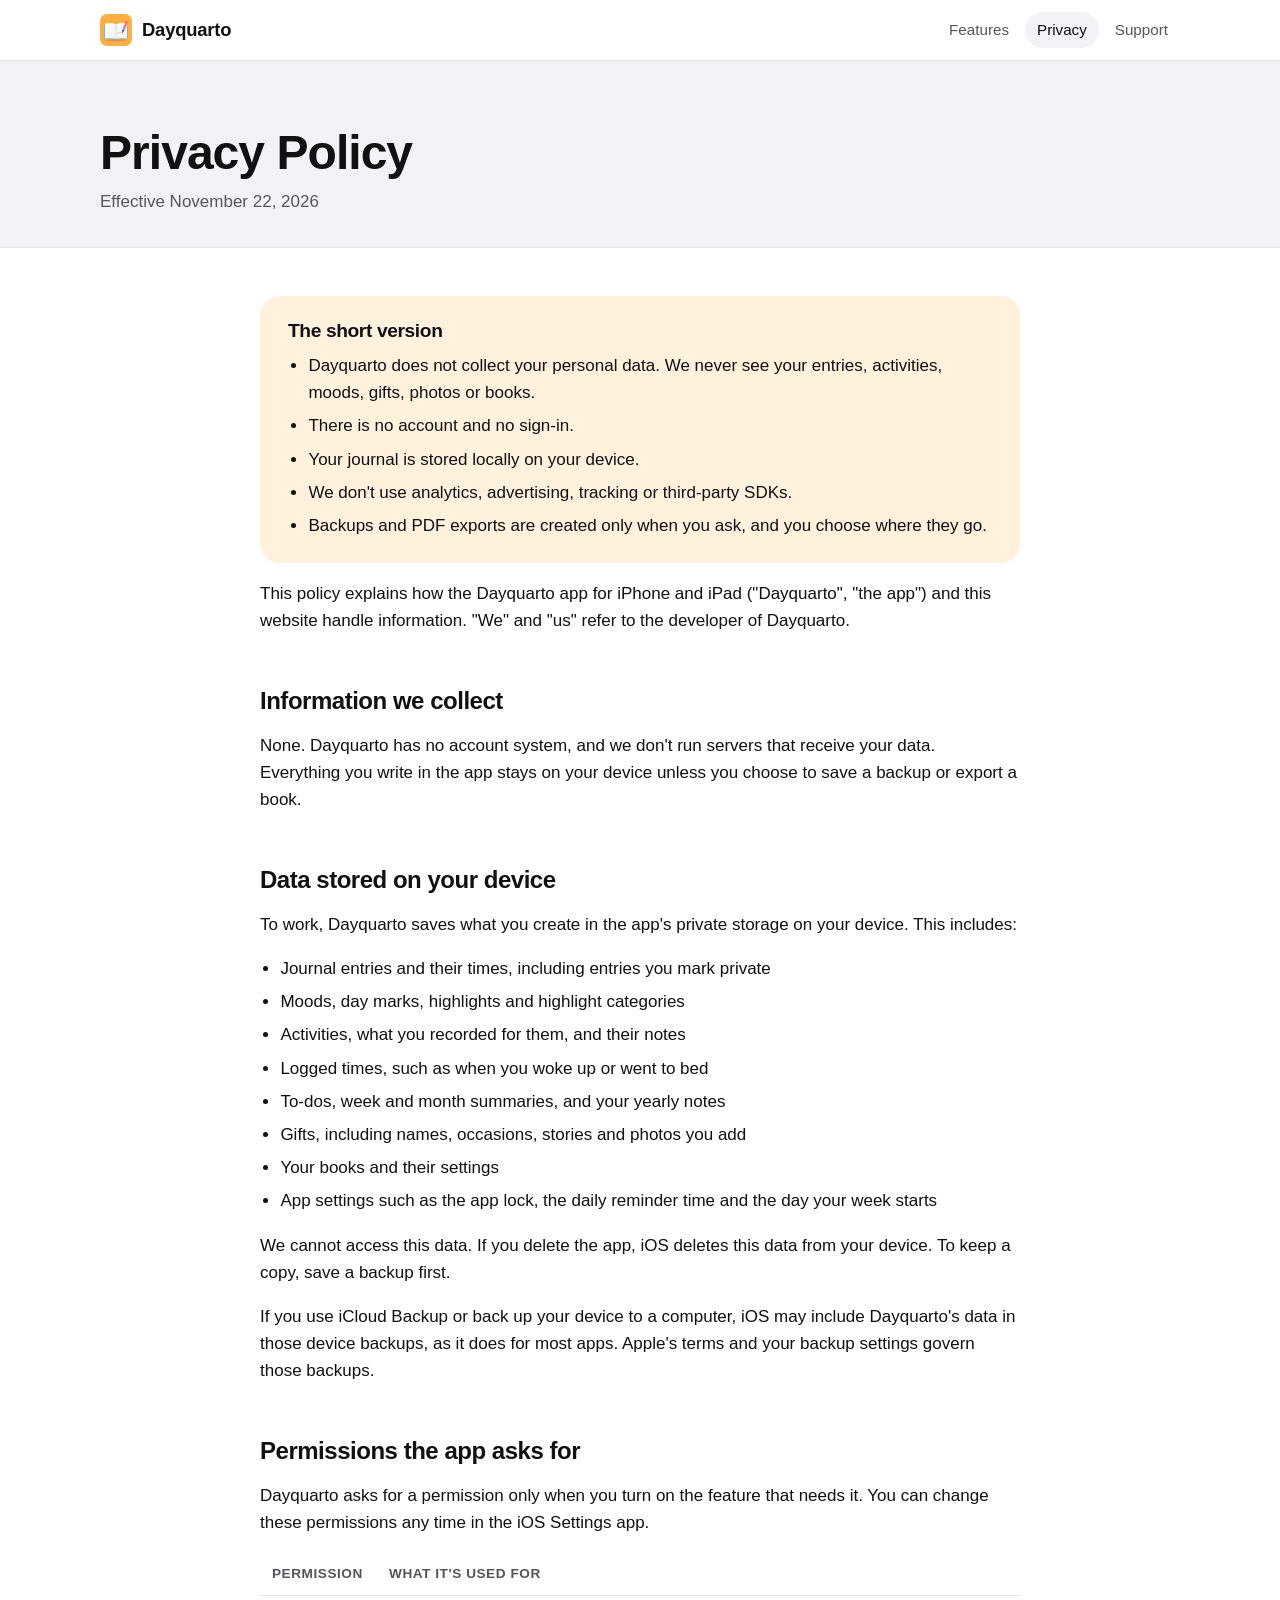
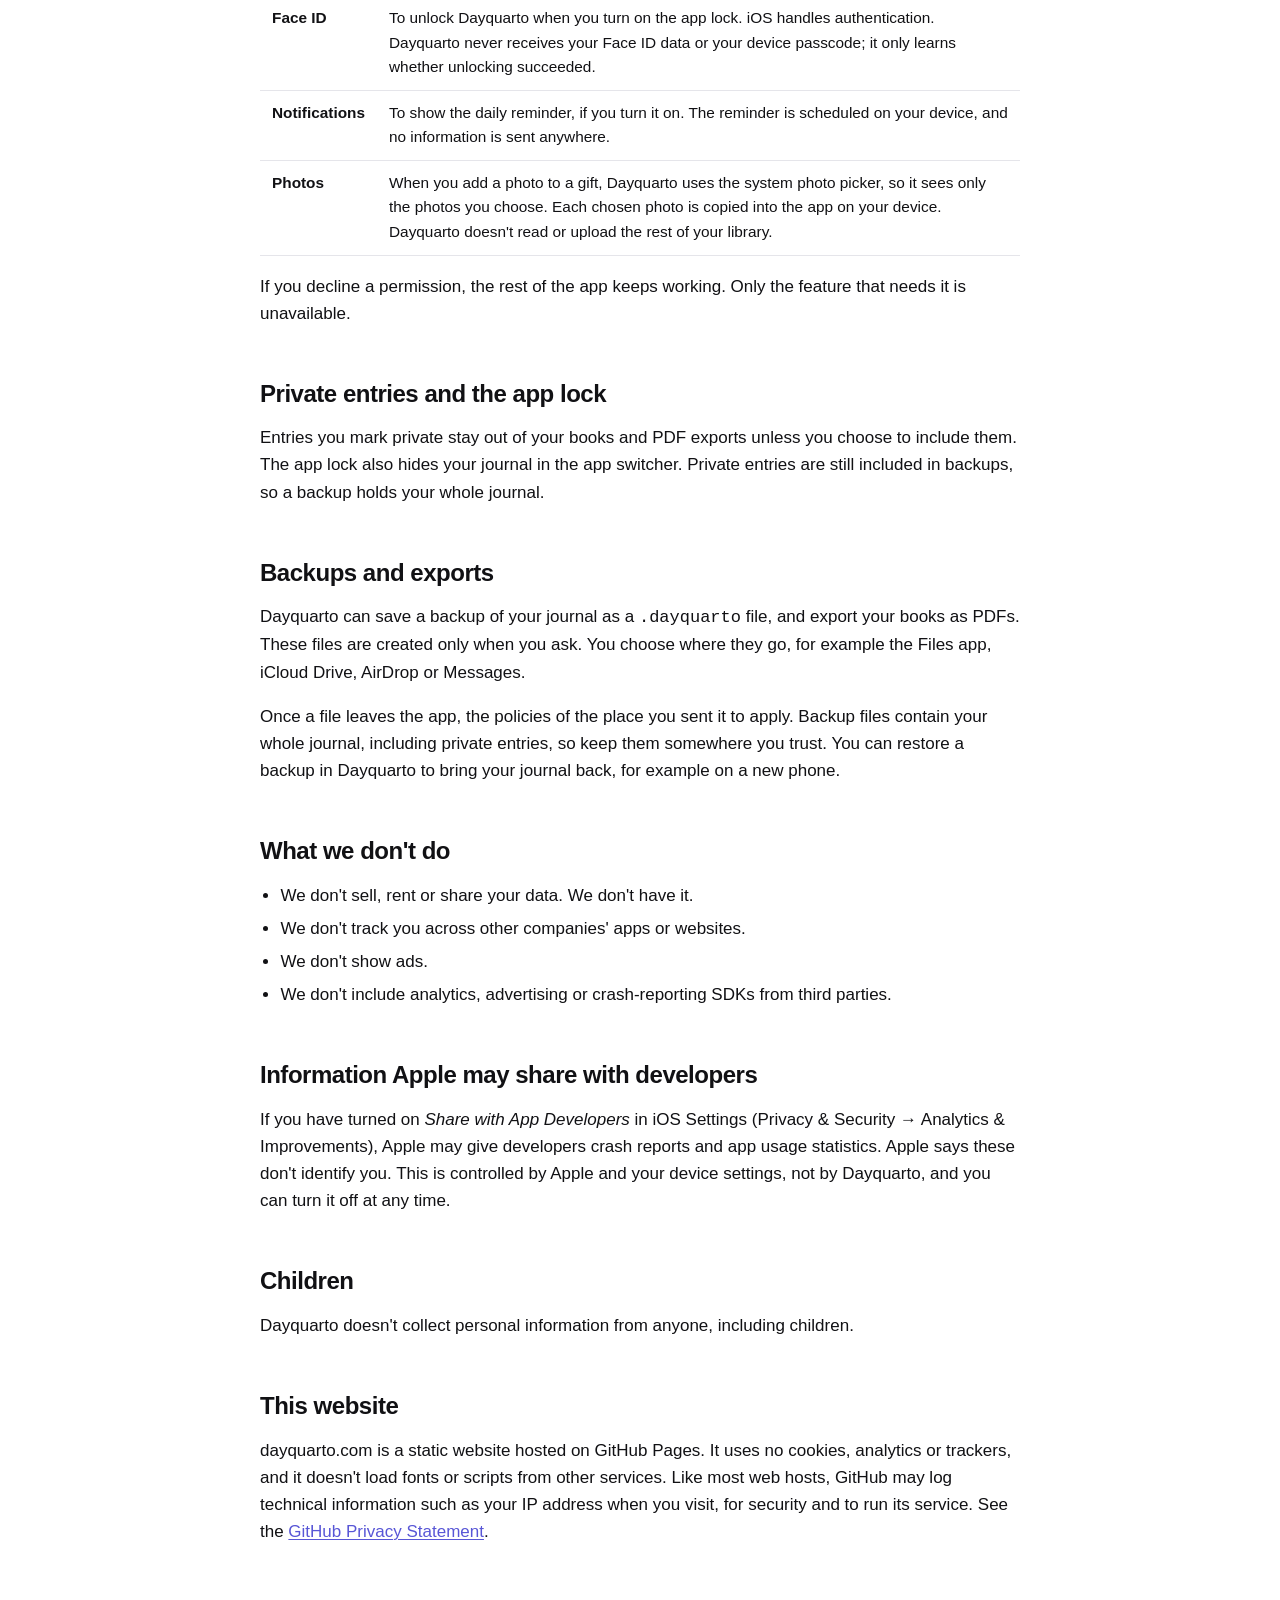
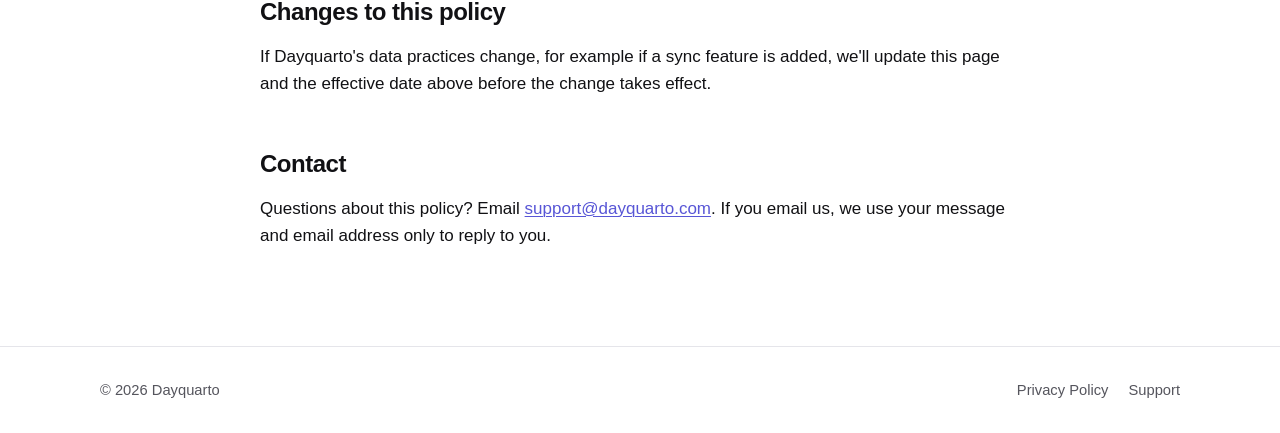
==== privacy/index.html @ 1f46cf65 "first commit" ====
<!doctype html>
<html lang="en">
<head>
  <meta charset="utf-8">
  <meta name="viewport" content="width=device-width, initial-scale=1, viewport-fit=cover">
  <title>Privacy Policy — Dayquarto</title>
  <meta name="description" content="Dayquarto does not collect your personal data. No account, no analytics, no ads. Your journal is stored on your device.">
  <meta name="theme-color" content="#ff9500">
  <link rel="canonical" href="https://dayquarto.com/privacy/">
  <link rel="icon" href="../assets/img/favicon.svg" type="image/svg+xml">
  <link rel="apple-touch-icon" href="../assets/img/apple-touch-icon.png">
  <link rel="stylesheet" href="../assets/css/style.css?v=1">
</head>
<body>
  <a class="skip-link" href="#main">Skip to content</a>

  <header class="site-header">
    <div class="wrap">
      <a class="brand" href="../" aria-label="Dayquarto home">
        <img src="../assets/img/favicon.svg" alt="" width="32" height="32">
        Dayquarto
      </a>
      <nav class="site-nav" aria-label="Main">
        <a href="../#features">Features</a>
        <a href="./" aria-current="page">Privacy</a>
        <a href="../support/">Support</a>
      </nav>
    </div>
  </header>

  <main id="main">
    <div class="page-head">
      <div class="wrap">
        <h1>Privacy Policy</h1>
        <p>Effective November 22, 2026</p>
      </div>
    </div>

    <div class="wrap">
      <article class="prose">
        <div class="summary-box">
          <h2>The short version</h2>
          <ul>
            <li>Dayquarto does not collect your personal data. We never see your entries, activities, moods, gifts, photos or books.</li>
            <li>There is no account and no sign-in.</li>
            <li>Your journal is stored locally on your device.</li>
            <li>We don't use analytics, advertising, tracking or third-party SDKs.</li>
            <li>Backups and PDF exports are created only when you ask, and you choose where they go.</li>
          </ul>
        </div>

        <p>This policy explains how the Dayquarto app for iPhone and iPad ("Dayquarto", "the app") and this website handle information. "We" and "us" refer to the developer of Dayquarto.</p>

        <h2>Information we collect</h2>
        <p>None. Dayquarto has no account system, and we don't run servers that receive your data. Everything you write in the app stays on your device unless you choose to save a backup or export a book.</p>

        <h2>Data stored on your device</h2>
        <p>To work, Dayquarto saves what you create in the app's private storage on your device. This includes:</p>
        <ul>
          <li>Journal entries and their times, including entries you mark private</li>
          <li>Moods, day marks, highlights and highlight categories</li>
          <li>Activities, what you recorded for them, and their notes</li>
          <li>Logged times, such as when you woke up or went to bed</li>
          <li>To-dos, week and month summaries, and your yearly notes</li>
          <li>Gifts, including names, occasions, stories and photos you add</li>
          <li>Your books and their settings</li>
          <li>App settings such as the app lock, the daily reminder time and the day your week starts</li>
        </ul>
        <p>We cannot access this data. If you delete the app, iOS deletes this data from your device. To keep a copy, save a backup first.</p>
        <p>If you use iCloud Backup or back up your device to a computer, iOS may include Dayquarto's data in those device backups, as it does for most apps. Apple's terms and your backup settings govern those backups.</p>

        <h2>Permissions the app asks for</h2>
        <p>Dayquarto asks for a permission only when you turn on the feature that needs it. You can change these permissions any time in the iOS Settings app.</p>
        <div class="table-scroll">
          <table>
            <thead>
              <tr><th>Permission</th><th>What it's used for</th></tr>
            </thead>
            <tbody>
              <tr>
                <td><strong>Face ID</strong></td>
                <td>To unlock Dayquarto when you turn on the app lock. iOS handles authentication. Dayquarto never receives your Face ID data or your device passcode; it only learns whether unlocking succeeded.</td>
              </tr>
              <tr>
                <td><strong>Notifications</strong></td>
                <td>To show the daily reminder, if you turn it on. The reminder is scheduled on your device, and no information is sent anywhere.</td>
              </tr>
              <tr>
                <td><strong>Photos</strong></td>
                <td>When you add a photo to a gift, Dayquarto uses the system photo picker, so it sees only the photos you choose. Each chosen photo is copied into the app on your device. Dayquarto doesn't read or upload the rest of your library.</td>
              </tr>
            </tbody>
          </table>
        </div>
        <p>If you decline a permission, the rest of the app keeps working. Only the feature that needs it is unavailable.</p>

        <h2>Private entries and the app lock</h2>
        <p>Entries you mark private stay out of your books and PDF exports unless you choose to include them. The app lock also hides your journal in the app switcher. Private entries are still included in backups, so a backup holds your whole journal.</p>

        <h2>Backups and exports</h2>
        <p>Dayquarto can save a backup of your journal as a <code>.dayquarto</code> file, and export your books as PDFs. These files are created only when you ask. You choose where they go, for example the Files app, iCloud Drive, AirDrop or Messages.</p>
        <p>Once a file leaves the app, the policies of the place you sent it to apply. Backup files contain your whole journal, including private entries, so keep them somewhere you trust. You can restore a backup in Dayquarto to bring your journal back, for example on a new phone.</p>

        <h2>What we don't do</h2>
        <ul>
          <li>We don't sell, rent or share your data. We don't have it.</li>
          <li>We don't track you across other companies' apps or websites.</li>
          <li>We don't show ads.</li>
          <li>We don't include analytics, advertising or crash-reporting SDKs from third parties.</li>
        </ul>

        <h2>Information Apple may share with developers</h2>
        <p>If you have turned on <em>Share with App Developers</em> in iOS Settings (Privacy &amp; Security &rarr; Analytics &amp; Improvements), Apple may give developers crash reports and app usage statistics. Apple says these don't identify you. This is controlled by Apple and your device settings, not by Dayquarto, and you can turn it off at any time.</p>

        <h2>Children</h2>
        <p>Dayquarto doesn't collect personal information from anyone, including children.</p>

        <h2>This website</h2>
        <p>dayquarto.com is a static website hosted on GitHub Pages. It uses no cookies, analytics or trackers, and it doesn't load fonts or scripts from other services. Like most web hosts, GitHub may log technical information such as your IP address when you visit, for security and to run its service. See the <a href="https://docs.github.com/en/site-policy/privacy-policies/github-general-privacy-statement" rel="noopener">GitHub Privacy Statement</a>.</p>

        <h2>Changes to this policy</h2>
        <p>If Dayquarto's data practices change, for example if a sync feature is added, we'll update this page and the effective date above before the change takes effect.</p>

        <h2>Contact</h2>
        <p>Questions about this policy? Email <a href="mailto:support@dayquarto.com">support@dayquarto.com</a>. If you email us, we use your message and email address only to reply to you.</p>
      </article>
    </div>
  </main>

  <footer class="site-footer">
    <div class="wrap">
      <span>&copy; 2026 Dayquarto</span>
      <nav aria-label="Footer">
        <a href="./">Privacy Policy</a>
        <a href="../support/">Support</a>
      </nav>
    </div>
  </footer>
</body>
</html>
---- assets/css/style.css ----
/* Dayquarto — shared styles
   Colors follow the app's design tokens (Dayfolio/Design/tokens.json):
   orange is a fill only, never text on white; indigo carries colored text and links. */

:root {
  --bg: #ffffff;
  --bg-soft: #f2f2f7;          /* system-gray6 */
  --bg-warm: #fff7ec;
  --surface: #ffffff;
  --text: #111114;
  --text-muted: #55555d;
  --border: #e5e5ea;           /* system-gray5 */
  --accent: #5856d6;           /* system-indigo: links and colored text */
  --accent-strong: #4240b8;
  --accent-soft: #eeeefc;
  --brand: #ff9500;            /* system-orange: fills and glyphs only */
  --brand-soft: #fff1dc;
  --on-brand: #000000;
  --shadow: 0 1px 2px rgba(17, 17, 20, 0.06), 0 12px 32px rgba(17, 17, 20, 0.10);
  --radius: 20px;
  --max: 1120px;
  --font-sans: -apple-system, BlinkMacSystemFont, "SF Pro Text", "Segoe UI", Roboto, "Helvetica Neue", Arial, sans-serif;
  --font-display: -apple-system, BlinkMacSystemFont, "SF Pro Display", "Segoe UI", Roboto, "Helvetica Neue", Arial, sans-serif;
  --font-rounded: ui-rounded, "SF Pro Rounded", -apple-system, BlinkMacSystemFont, system-ui, sans-serif;
  color-scheme: light;
}

@media (prefers-color-scheme: dark) {
  :root {
    --bg: #0b0b0d;
    --bg-soft: #1c1c1e;
    --bg-warm: #1c1710;
    --surface: #1c1c1e;
    --text: #f5f5f7;
    --text-muted: #a4a4ab;
    --border: #2c2c2e;
    --accent: #9492ff;
    --accent-strong: #b3b1ff;
    --accent-soft: #212045;
    --brand: #ff9f0a;
    --brand-soft: #3a2810;
    --on-brand: #000000;
    --shadow: 0 1px 2px rgba(0, 0, 0, 0.3), 0 12px 32px rgba(0, 0, 0, 0.4);
    color-scheme: dark;
  }
}

*, *::before, *::after { box-sizing: border-box; }

html { -webkit-text-size-adjust: 100%; scroll-behavior: smooth; }

body {
  margin: 0;
  background: var(--bg);
  color: var(--text);
  font: 17px/1.6 var(--font-sans);
  -webkit-font-smoothing: antialiased;
}

img { max-width: 100%; height: auto; display: block; }

a { color: var(--accent); text-decoration-thickness: 1px; text-underline-offset: 2px; }
a:hover { color: var(--accent-strong); }

h1, h2, h3 {
  font-family: var(--font-display);
  line-height: 1.15;
  letter-spacing: -0.02em;
  margin: 0 0 0.5em;
}

.wrap { max-width: var(--max); margin: 0 auto; padding-inline: 20px; }

.skip-link {
  position: absolute; left: -9999px; top: 8px;
  background: var(--accent); color: #fff; padding: 8px 14px; border-radius: 8px; z-index: 100;
}
.skip-link:focus { left: 8px; }

/* Header */
.site-header {
  position: sticky; top: 0; z-index: 50;
  background: color-mix(in srgb, var(--bg) 85%, transparent);
  backdrop-filter: saturate(180%) blur(14px);
  -webkit-backdrop-filter: saturate(180%) blur(14px);
  border-bottom: 1px solid var(--border);
}
.site-header .wrap {
  display: flex; align-items: center; justify-content: space-between; gap: 16px;
  min-height: 60px;
}
.brand {
  display: inline-flex; align-items: center; gap: 10px;
  color: var(--text); text-decoration: none; font-weight: 700; font-size: 1.15rem; letter-spacing: -0.01em;
}
.brand:hover { color: var(--text); }
.site-nav { display: flex; gap: 4px; flex-wrap: wrap; }
.site-nav a {
  color: var(--text-muted); text-decoration: none; font-size: 0.95rem; font-weight: 500;
  padding: 6px 12px; border-radius: 999px;
}
.site-nav a:hover, .site-nav a[aria-current="page"] { color: var(--text); background: var(--bg-soft); }

/* Buttons / badges */
.store-badge { display: inline-block; line-height: 0; }
.store-badge img { height: 54px; width: auto; }
.store-soon {
  display: inline-flex; flex-direction: column; justify-content: center;
  height: 54px; padding: 0 20px; border-radius: 12px;
  background: var(--text); color: var(--bg);
  line-height: 1.1; text-align: left;
}
.store-soon small { font-size: 0.72rem; font-weight: 500; letter-spacing: 0.01em; }
.store-soon strong { font-size: 1.2rem; font-weight: 600; letter-spacing: -0.01em; }
.btn-link {
  display: inline-flex; align-items: center; gap: 6px;
  font-weight: 600; text-decoration: none;
}

/* Hero */
.hero {
  background:
    radial-gradient(1200px 520px at 85% -10%, var(--brand-soft), transparent 70%),
    radial-gradient(800px 400px at 0% 110%, var(--accent-soft), transparent 70%);
  overflow: hidden;
}
.hero .wrap {
  display: grid; grid-template-columns: 1.05fr 1fr; gap: 48px; align-items: center;
  padding-block: 72px 56px;
}
.app-icon {
  width: 88px; height: 88px; margin-bottom: 20px;
  filter: drop-shadow(0 8px 18px rgba(255, 149, 0, 0.32));
}
.eyebrow {
  display: inline-block; font-size: 0.8rem; font-weight: 700; letter-spacing: 0.08em; text-transform: uppercase;
  color: var(--accent); margin-bottom: 14px;
}
.hero h1 { font-size: clamp(2.3rem, 5.2vw, 3.9rem); font-weight: 800; }
.hero h1 span { display: block; }
.hero h1 .muted { color: var(--text-muted); }
.hero .lede { font-size: 1.2rem; color: var(--text-muted); max-width: 34em; margin: 0 0 28px; }
.hero-actions { display: flex; flex-wrap: wrap; gap: 16px 24px; align-items: center; }
.hero-art { position: relative; height: 560px; }
.hero-art img {
  position: absolute; width: 250px; border-radius: 28px; box-shadow: var(--shadow);
}
.hero-art .back { right: 6%; top: 0; transform: rotate(5deg); }
.hero-art .front { left: 8%; top: 40px; transform: rotate(-4deg); }

/* Sections */
section { padding-block: 80px; }
.section-head { max-width: 680px; margin: 0 auto 48px; text-align: center; }
.section-head h2 { font-size: clamp(1.8rem, 3.6vw, 2.6rem); font-weight: 800; }
.section-head p { color: var(--text-muted); font-size: 1.1rem; margin: 0; }
.soft { background: var(--bg-soft); }
.warm { background: var(--bg-warm); }

/* Pillars */
.pillars { display: grid; grid-template-columns: repeat(3, 1fr); gap: 24px; }
.pillar {
  background: var(--surface); border: 1px solid var(--border); border-radius: var(--radius);
  padding: 28px;
}
.pillar .icon {
  width: 44px; height: 44px; border-radius: 12px; display: grid; place-items: center;
  background: var(--brand); color: var(--on-brand); margin-bottom: 16px;
}
.pillar .icon svg { width: 24px; height: 24px; }
.pillar h3 { font-size: 1.3rem; }
.pillar ul { margin: 0; padding-left: 1.1em; color: var(--text-muted); }
.pillar li + li { margin-top: 8px; }
.pillar li::marker { color: var(--brand); }

/* Year of dots: the app's "every day is one dot" motif */
.dots {
  display: flex; justify-content: center; gap: 6px; margin: 0 auto 40px; flex-wrap: wrap; max-width: 560px;
}
.dots span {
  width: 14px; height: 14px; border-radius: 50%; background: var(--border);
}
.dots span.on { background: var(--brand); }

/* Gallery */
.gallery {
  display: grid; grid-auto-flow: column; grid-auto-columns: 240px; gap: 20px;
  overflow-x: auto; scroll-snap-type: x mandatory;
  padding: 8px 20px 24px; margin-inline: -20px;
  scrollbar-width: thin;
}
.gallery figure { margin: 0; scroll-snap-align: center; }
.gallery img { border-radius: 22px; box-shadow: var(--shadow); }
.gallery figcaption { font-size: 0.92rem; color: var(--text-muted); margin-top: 12px; text-align: center; }
.gallery-hint { text-align: center; color: var(--text-muted); font-size: 0.9rem; margin: 4px 0 0; }

/* Privacy highlights */
.privacy-grid { display: grid; grid-template-columns: repeat(4, 1fr); gap: 20px; }
.privacy-card {
  background: var(--surface); border: 1px solid var(--border); border-radius: var(--radius); padding: 24px;
}
.privacy-card svg { width: 28px; height: 28px; color: var(--accent); margin-bottom: 12px; }
.privacy-card h3 { font-size: 1.08rem; margin-bottom: 6px; }
.privacy-card p { margin: 0; color: var(--text-muted); font-size: 0.97rem; }
.center { text-align: center; margin-top: 36px; }

/* Download call to action */
.download { text-align: center; }
.download h2 { font-size: clamp(1.8rem, 3.6vw, 2.6rem); font-weight: 800; }
.download p { color: var(--text-muted); font-size: 1.1rem; margin: 0 0 24px; }

/* Long-form pages */
.page-head { padding-block: 64px 32px; background: var(--bg-soft); border-bottom: 1px solid var(--border); }
.page-head h1 { font-size: clamp(2rem, 4.5vw, 3rem); font-weight: 800; margin-bottom: 8px; }
.page-head p { color: var(--text-muted); margin: 0; }
.prose { max-width: 760px; margin: 0 auto; padding-block: 48px 80px; }
.prose h2 { font-size: 1.5rem; margin-top: 2.2em; }
.prose h3 { font-size: 1.15rem; margin-top: 1.6em; }
.prose p, .prose li { color: var(--text); }
.prose ul { padding-left: 1.2em; }
.prose li + li { margin-top: 6px; }
.summary-box {
  background: var(--brand-soft); border-radius: var(--radius); padding: 24px 28px; margin-bottom: 8px;
}
.summary-box h2 { margin-top: 0; font-size: 1.2rem; }
.summary-box ul { margin: 0; }
.table-scroll { overflow-x: auto; margin: 16px 0; }
.prose table { width: 100%; border-collapse: collapse; font-size: 0.96rem; min-width: 520px; }
.prose th, .prose td { text-align: left; vertical-align: top; padding: 10px 12px; border-bottom: 1px solid var(--border); }
.prose th { color: var(--text-muted); font-weight: 600; font-size: 0.85rem; text-transform: uppercase; letter-spacing: 0.04em; }

.faq details {
  border: 1px solid var(--border); border-radius: 14px; padding: 4px 20px; background: var(--surface);
}
.faq details + details { margin-top: 12px; }
.faq summary {
  cursor: pointer; font-weight: 600; padding: 14px 0 14px 26px;
  list-style: none; position: relative;
}
.faq summary::-webkit-details-marker { display: none; }
.faq summary::before {
  content: ""; position: absolute; left: 4px; top: calc(14px + 0.8em);
  border-style: solid; border-width: 5px 0 5px 7px;
  border-color: transparent transparent transparent var(--brand);
  transform: translateY(-50%); transition: transform 0.15s ease;
}
.faq details[open] summary::before { transform: translateY(-50%) rotate(90deg); }
.faq details p { margin-top: 0; padding-left: 26px; color: var(--text-muted); }
.contact-card {
  border: 1px solid var(--border); border-radius: var(--radius); padding: 24px 28px; background: var(--bg-warm);
}

/* Footer */
.site-footer { border-top: 1px solid var(--border); padding-block: 32px; color: var(--text-muted); font-size: 0.92rem; }
.site-footer .wrap { display: flex; flex-wrap: wrap; gap: 12px 24px; justify-content: space-between; align-items: center; }
.site-footer nav { display: flex; gap: 20px; flex-wrap: wrap; }
.site-footer a { color: var(--text-muted); text-decoration: none; }
.site-footer a:hover { color: var(--text); }

/* Responsive */
@media (max-width: 960px) {
  .privacy-grid { grid-template-columns: repeat(2, 1fr); }
}
@media (max-width: 860px) {
  .hero .wrap { grid-template-columns: 1fr; padding-block: 48px 24px; text-align: center; }
  .hero .lede { margin-inline: auto; }
  .app-icon { margin-inline: auto; width: 76px; height: 76px; }
  .hero-actions { justify-content: center; }
  .hero-art { height: 440px; max-width: 420px; width: 100%; margin: 0 auto; }
  .hero-art img { width: 200px; }
  .pillars { grid-template-columns: 1fr; }
}
@media (max-width: 520px) {
  section { padding-block: 56px; }
  .site-nav { flex-wrap: nowrap; gap: 0; }
  .site-nav a { padding: 6px 8px; font-size: 0.88rem; }
  .brand { font-size: 1.05rem; gap: 8px; }
  .brand img { width: 28px; height: 28px; }
  .hero-art { height: 380px; }
  .hero-art img { width: 170px; }
  .hero-art .front { left: 2%; }
  .hero-art .back { right: 2%; }
  .privacy-grid { grid-template-columns: 1fr; }
  .gallery { grid-auto-columns: 72%; }
  .dots span { width: 10px; height: 10px; }
}

@media (prefers-reduced-motion: reduce) {
  html { scroll-behavior: auto; }
  .faq summary::before { transition: none; }
}
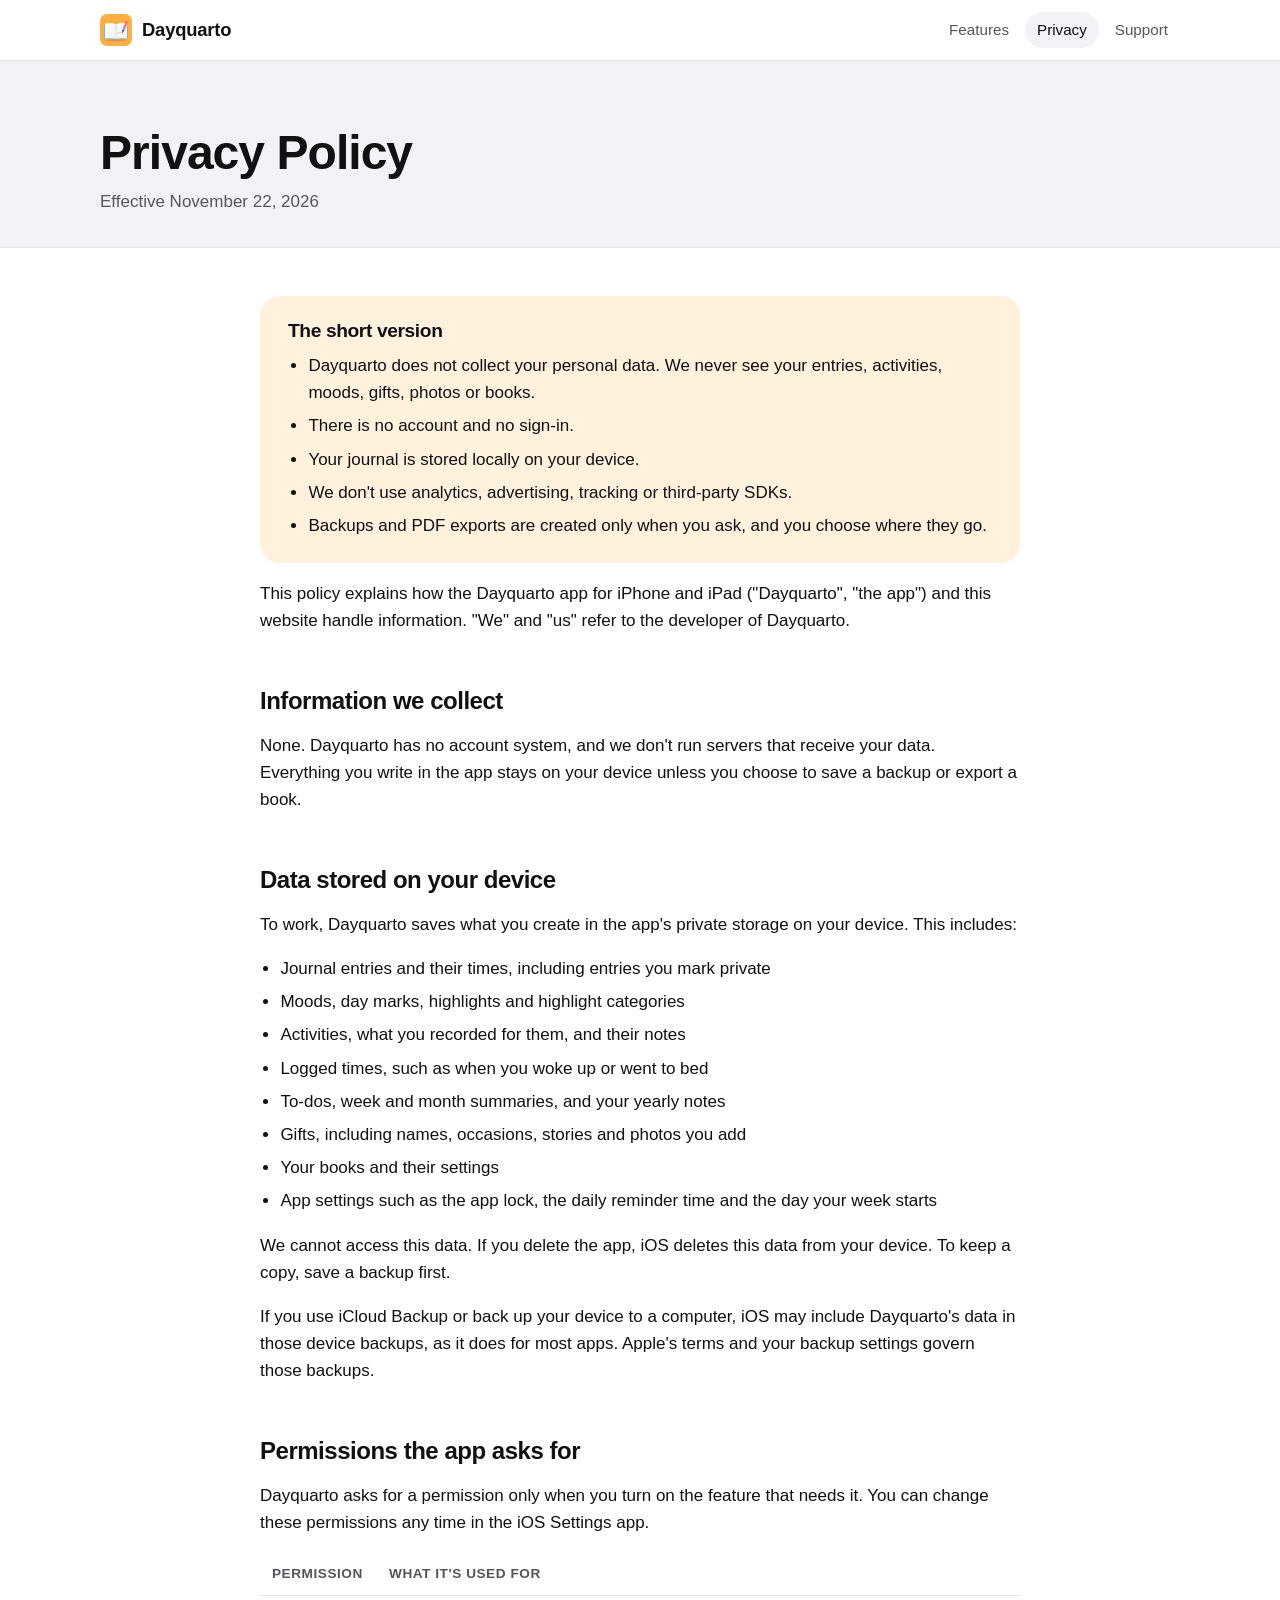
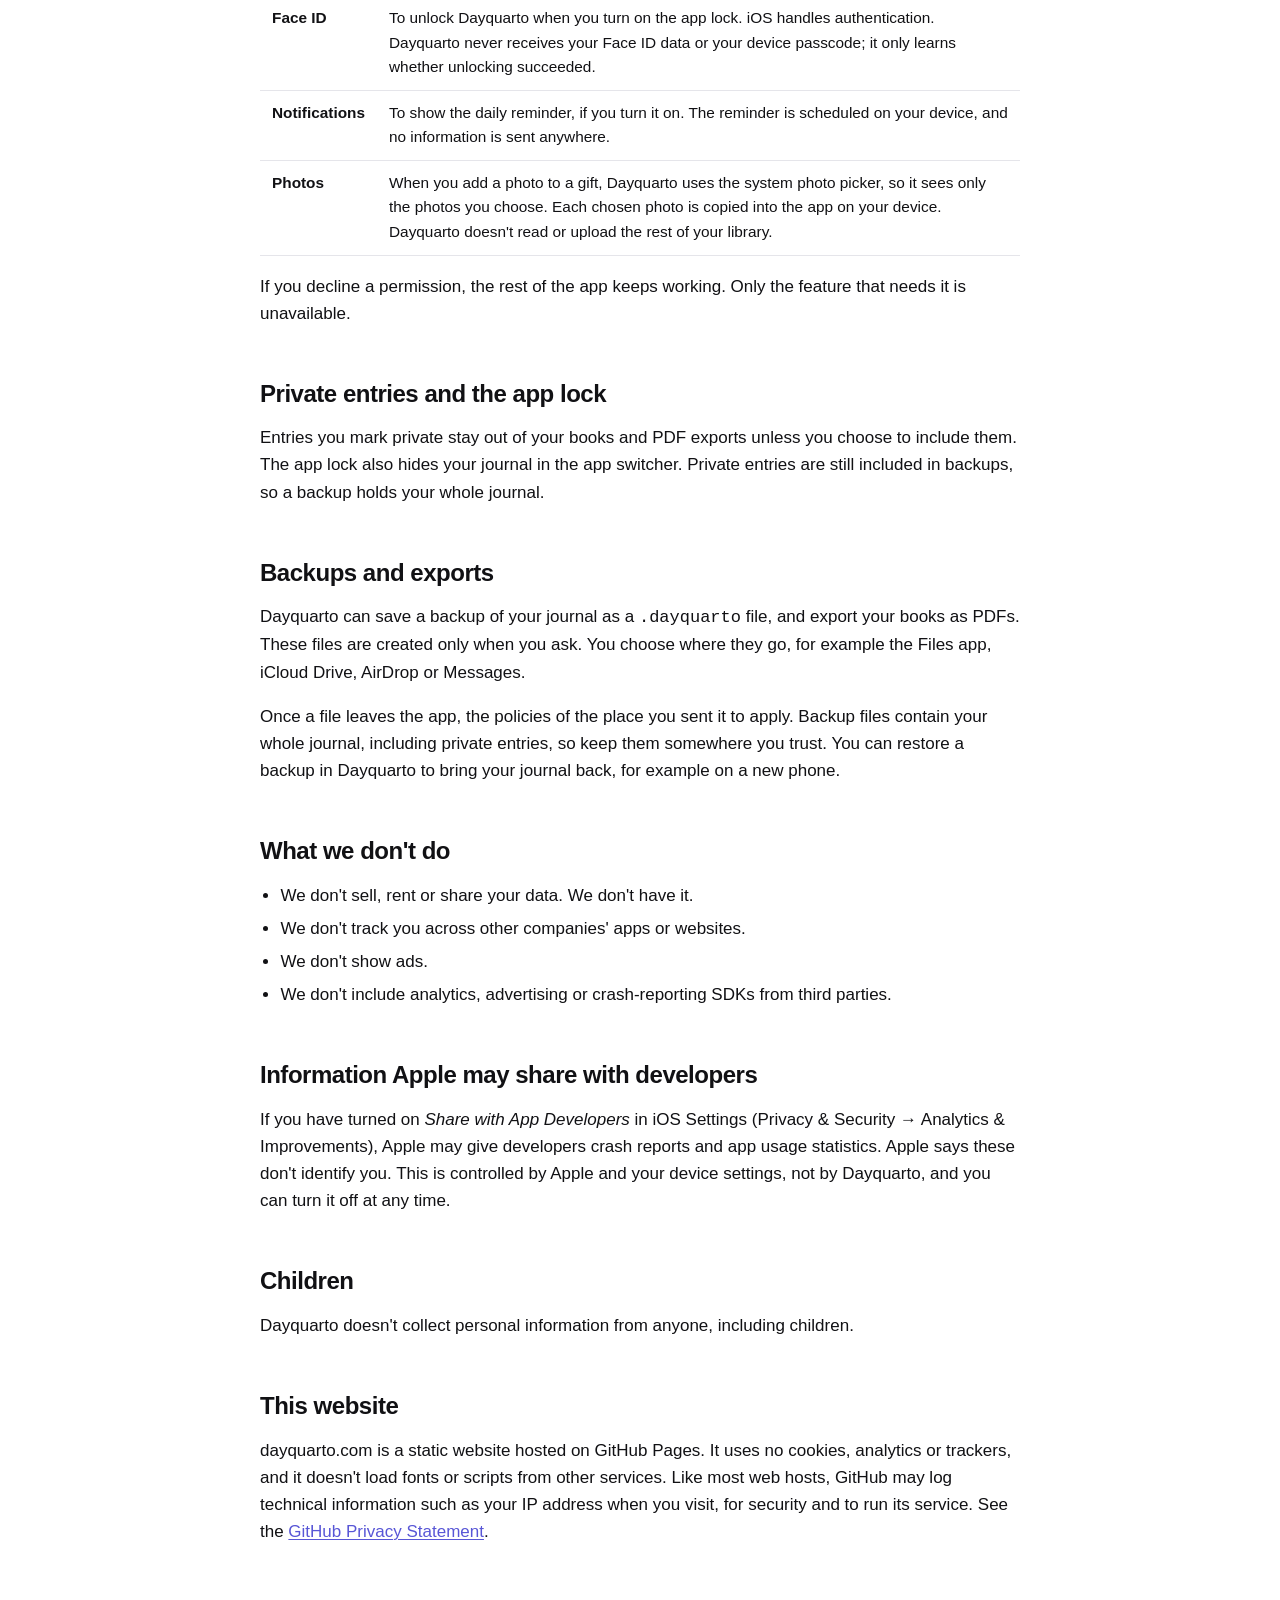
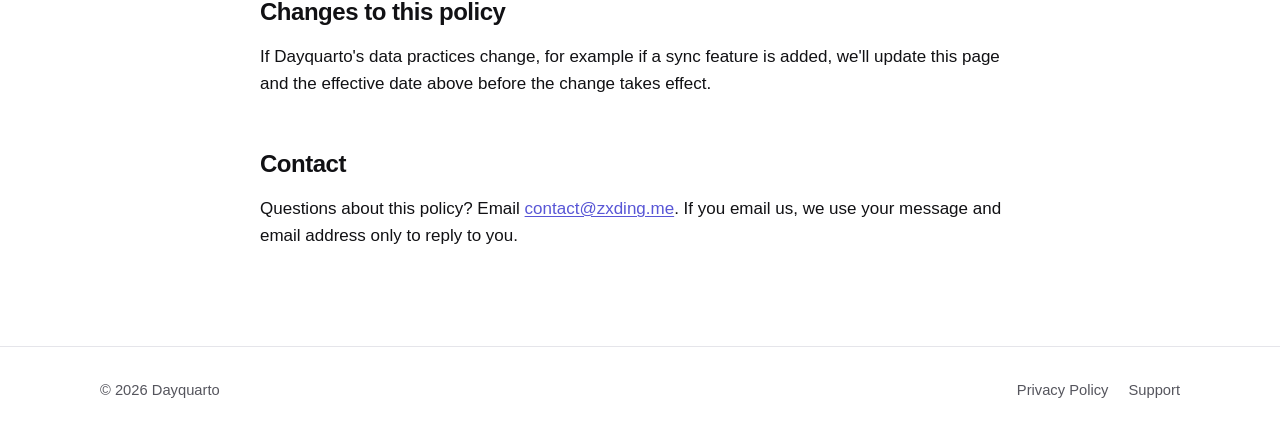
==== commit 3e72a9d8: "Update contact email to contact@zxding.me" ====
--- a/privacy/index.html
+++ b/privacy/index.html
@@ -122,7 +122,7 @@
         <p>If Dayquarto's data practices change, for example if a sync feature is added, we'll update this page and the effective date above before the change takes effect.</p>
 
         <h2>Contact</h2>
-        <p>Questions about this policy? Email <a href="mailto:support@dayquarto.com">support@dayquarto.com</a>. If you email us, we use your message and email address only to reply to you.</p>
+        <p>Questions about this policy? Email <a href="mailto:contact@zxding.me">contact@zxding.me</a>. If you email us, we use your message and email address only to reply to you.</p>
       </article>
     </div>
   </main>
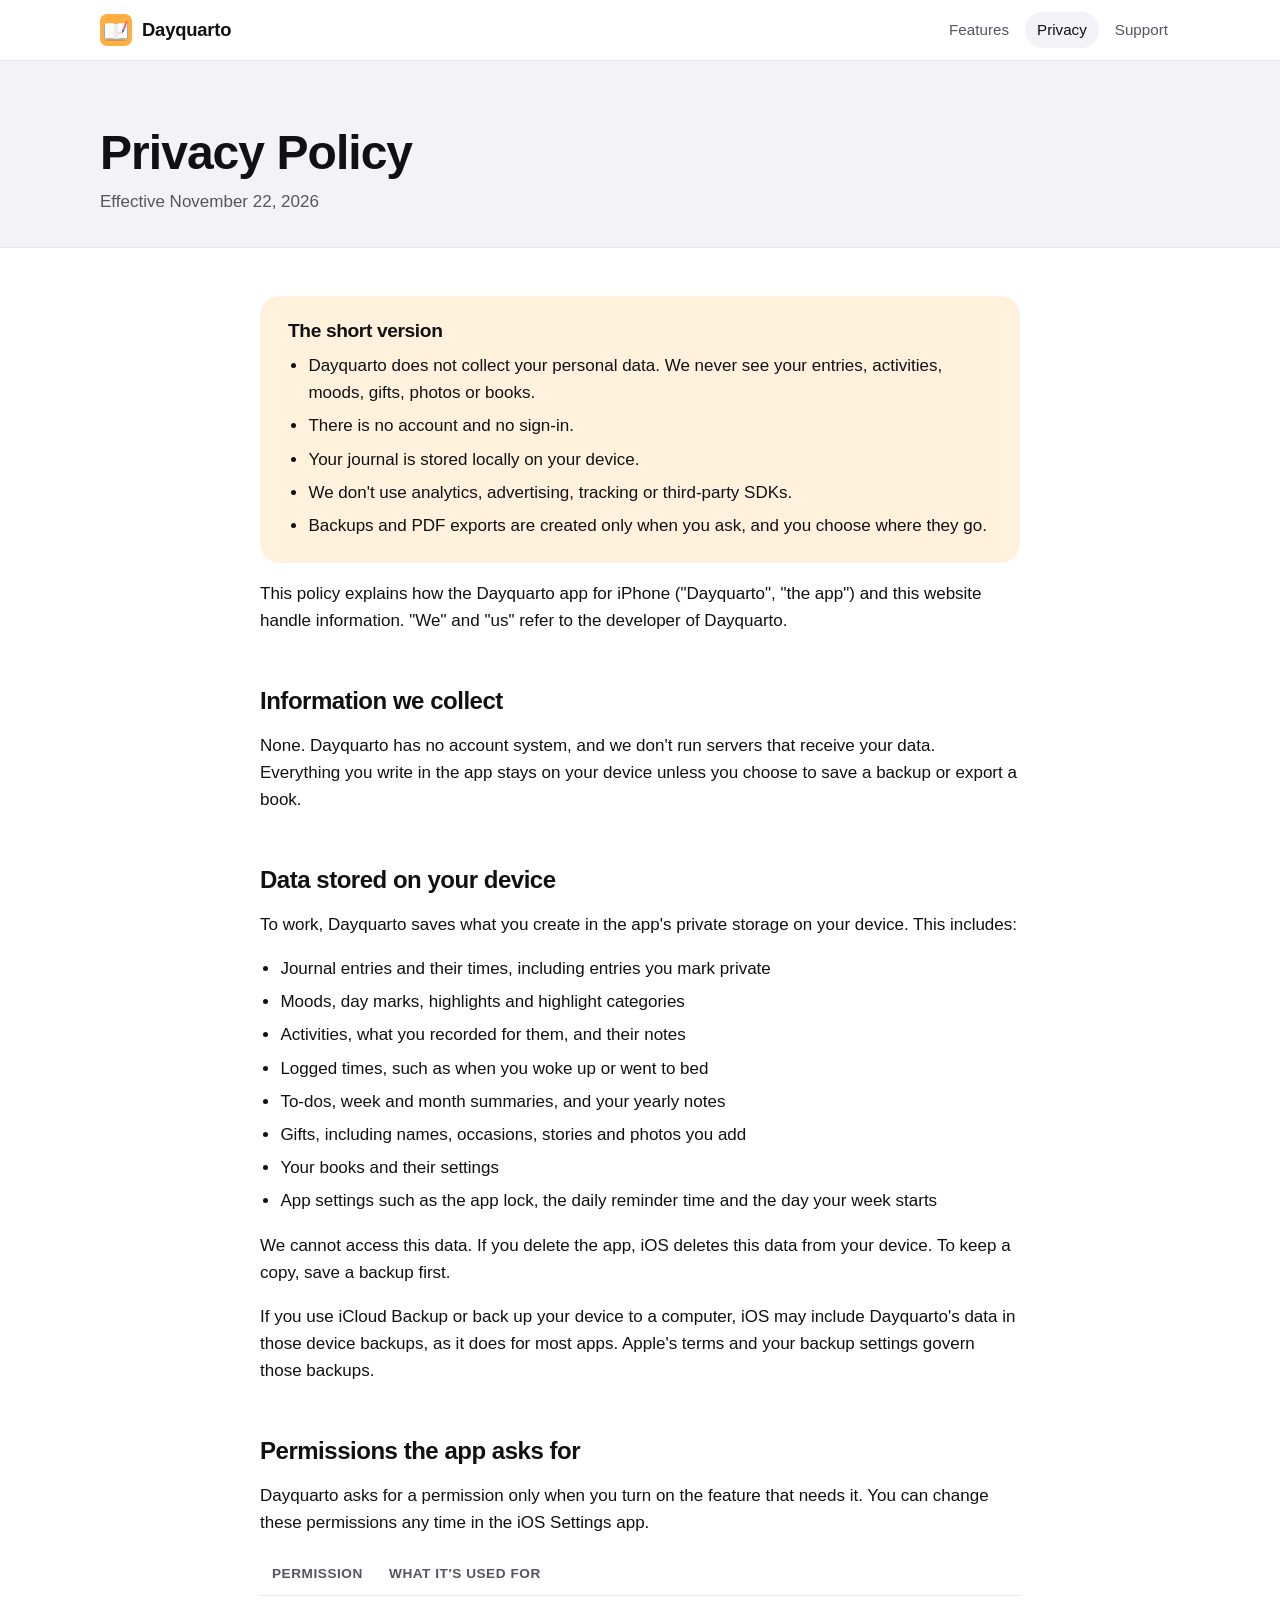
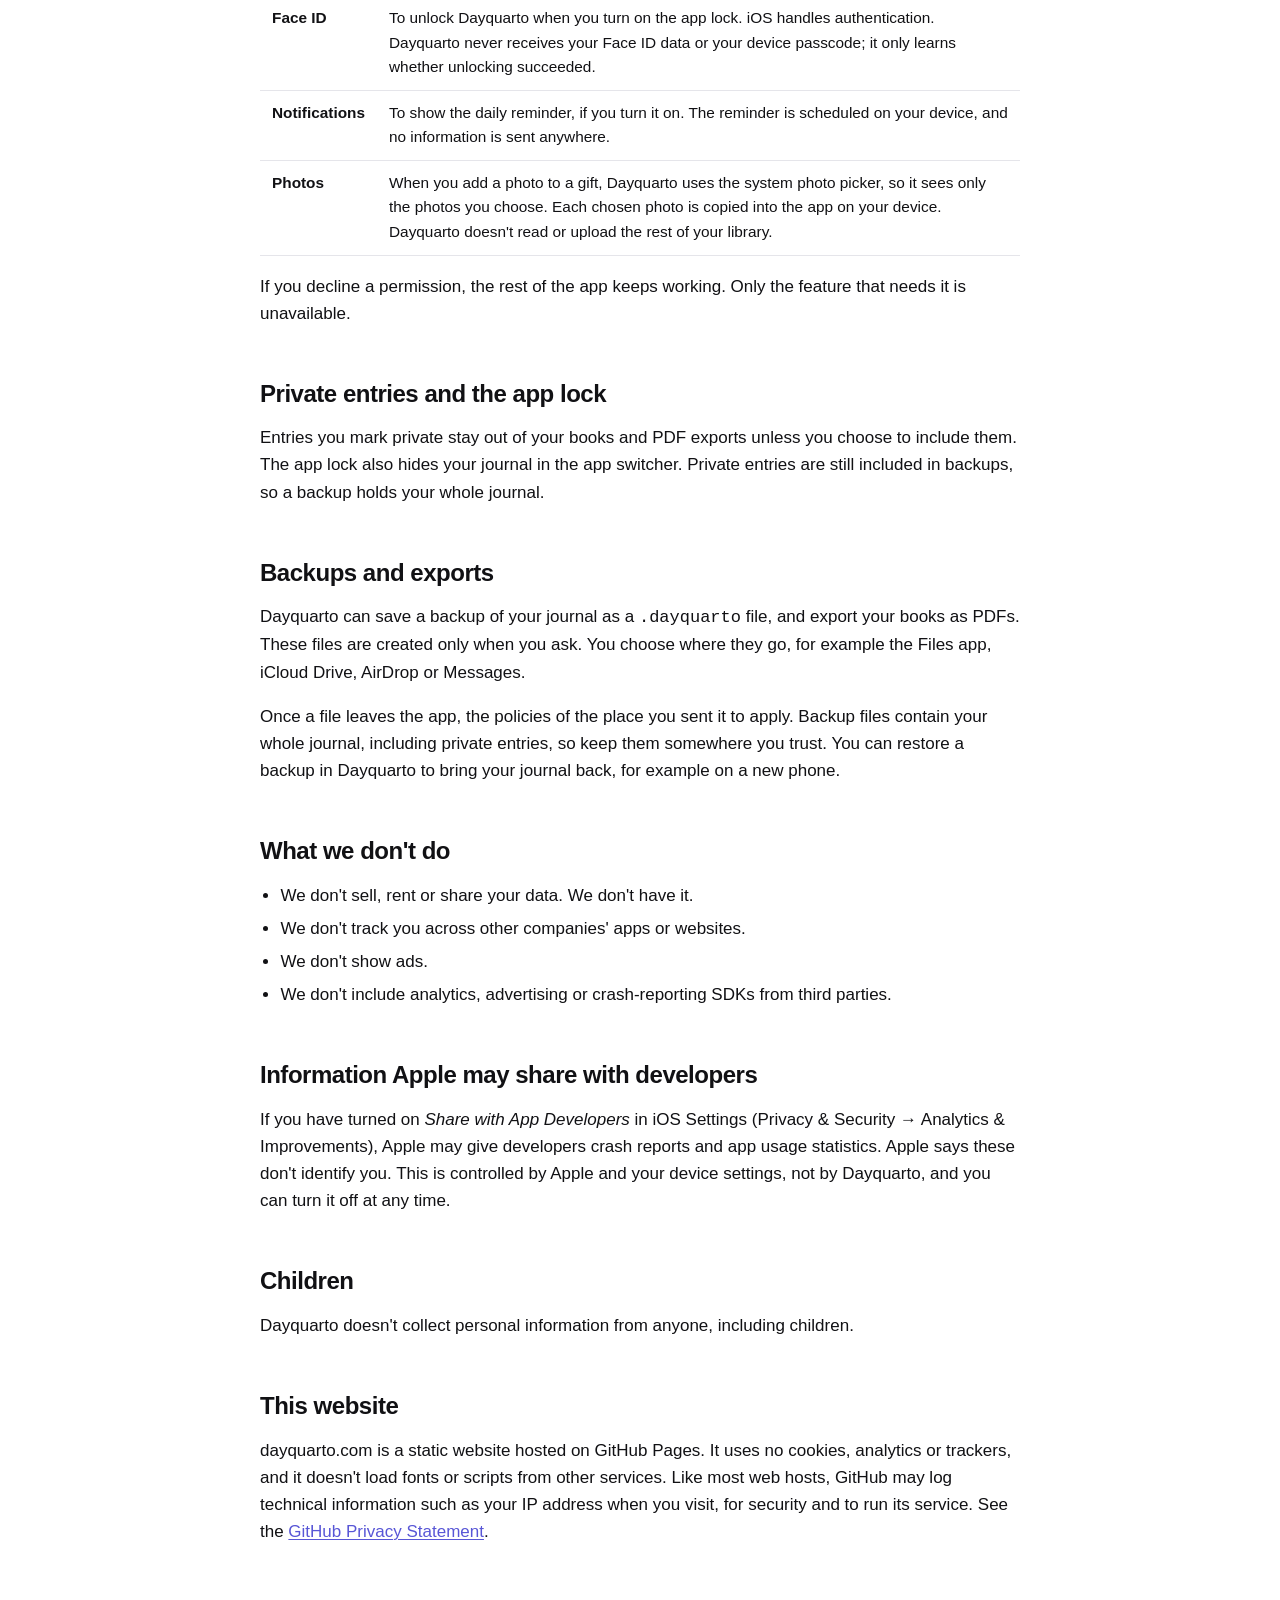
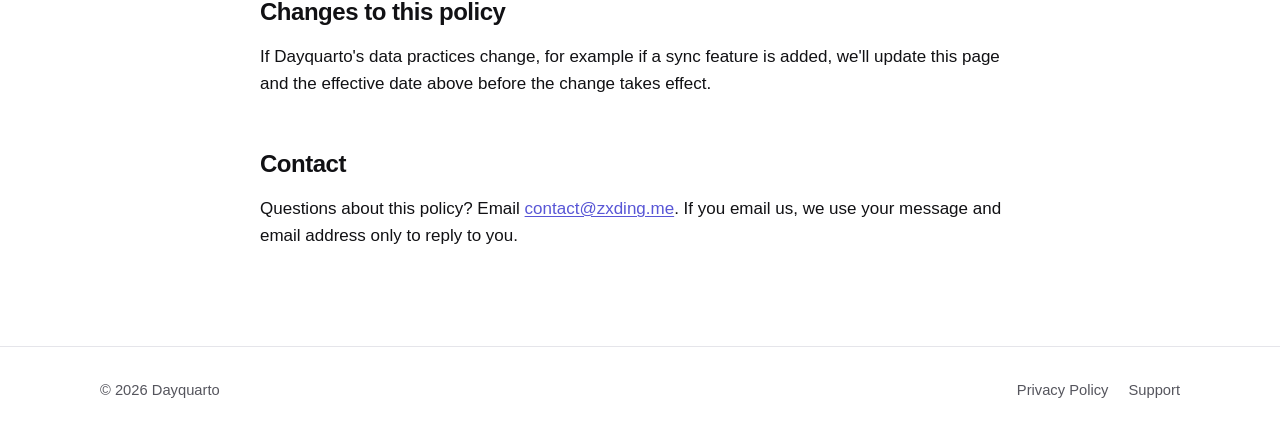
==== commit 81efdbc3: "Say iPhone only and US/Canada availability" ====
--- a/privacy/index.html
+++ b/privacy/index.html
@@ -49,7 +49,7 @@
           </ul>
         </div>
 
-        <p>This policy explains how the Dayquarto app for iPhone and iPad ("Dayquarto", "the app") and this website handle information. "We" and "us" refer to the developer of Dayquarto.</p>
+        <p>This policy explains how the Dayquarto app for iPhone ("Dayquarto", "the app") and this website handle information. "We" and "us" refer to the developer of Dayquarto.</p>
 
         <h2>Information we collect</h2>
         <p>None. Dayquarto has no account system, and we don't run servers that receive your data. Everything you write in the app stays on your device unless you choose to save a backup or export a book.</p>
